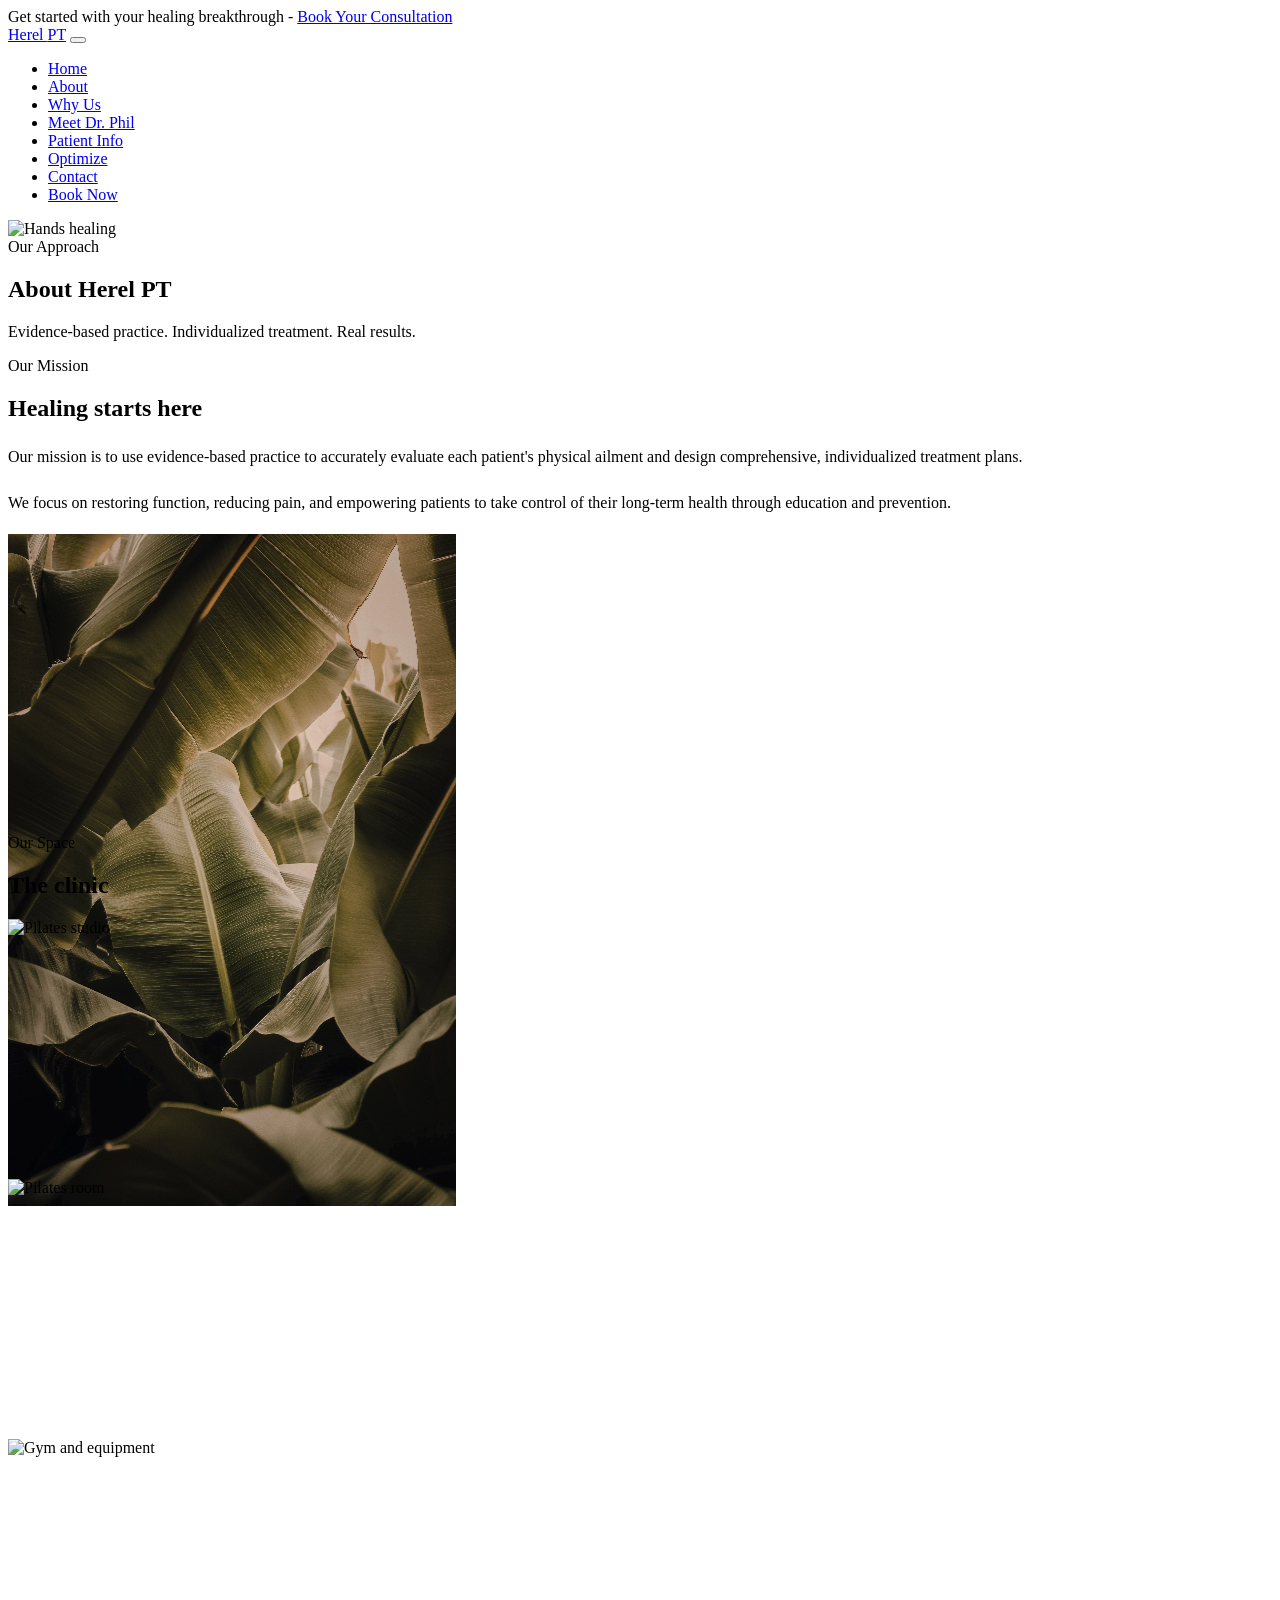
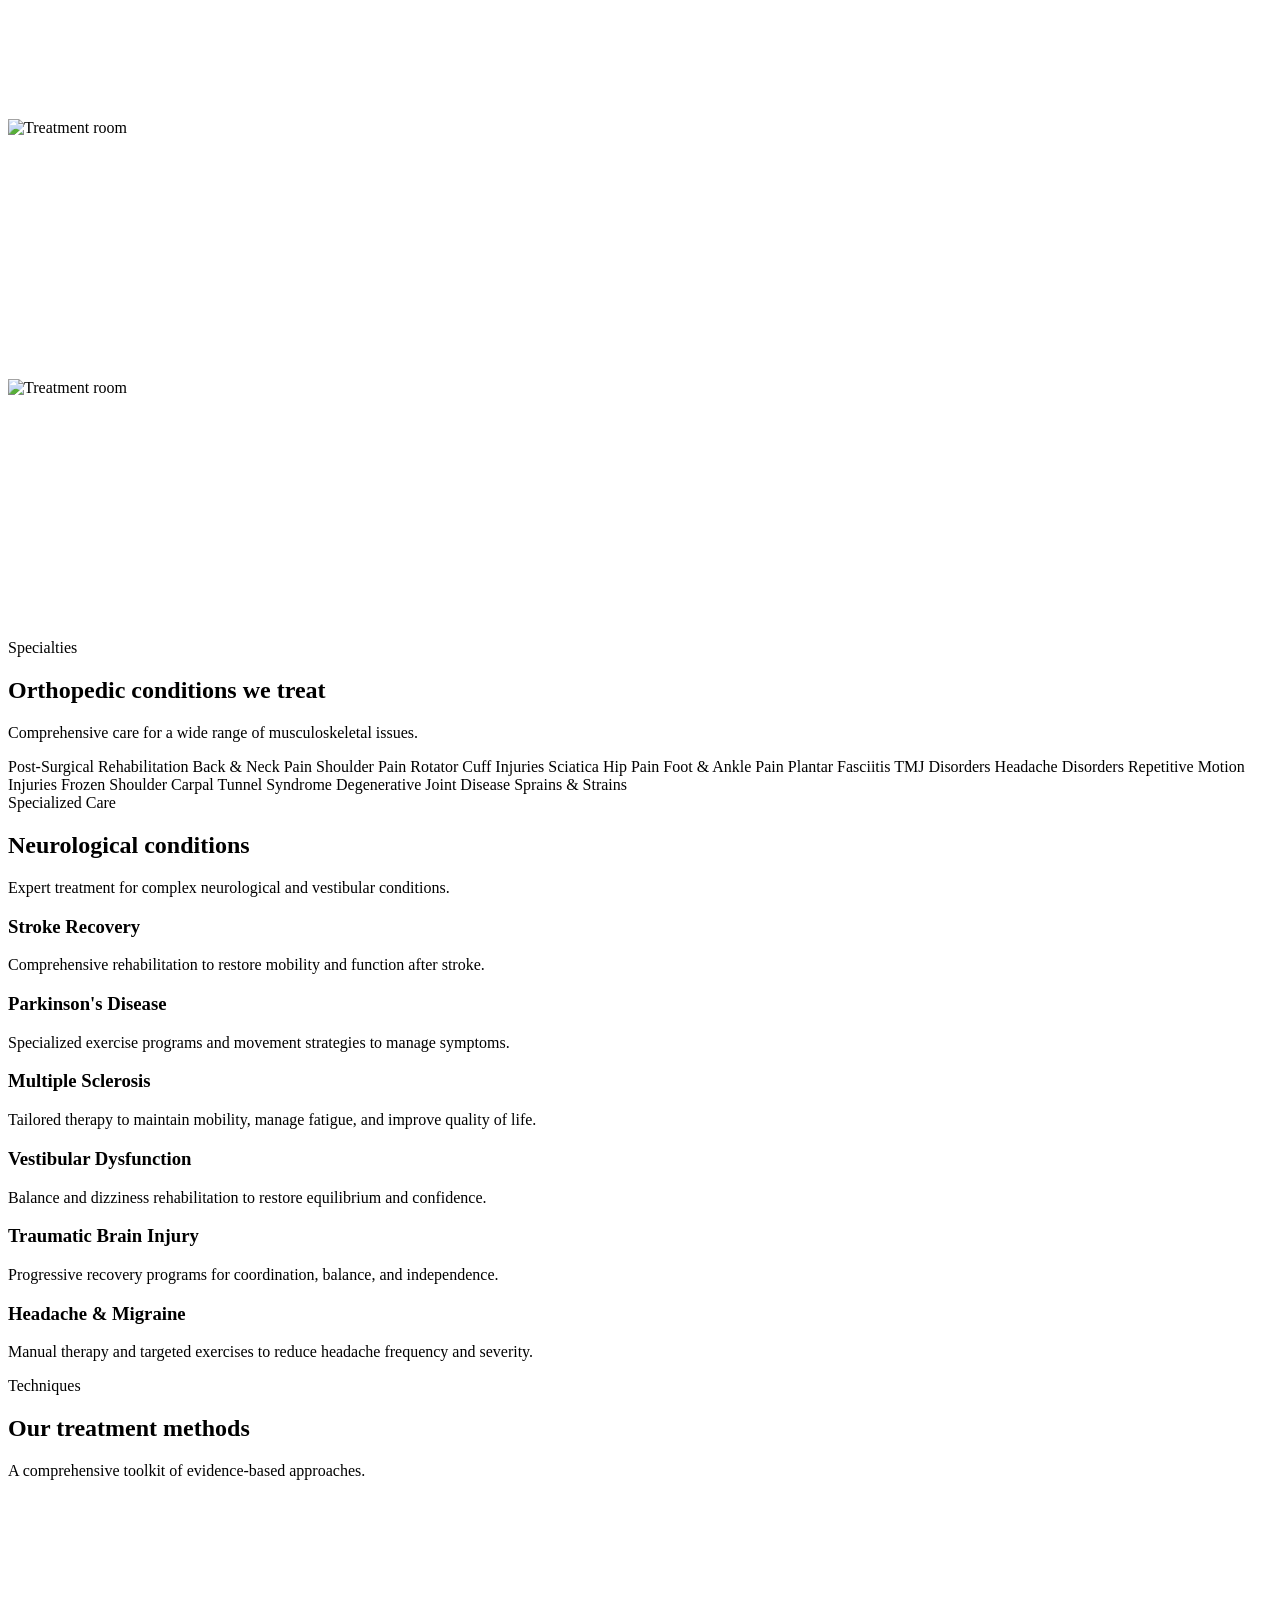
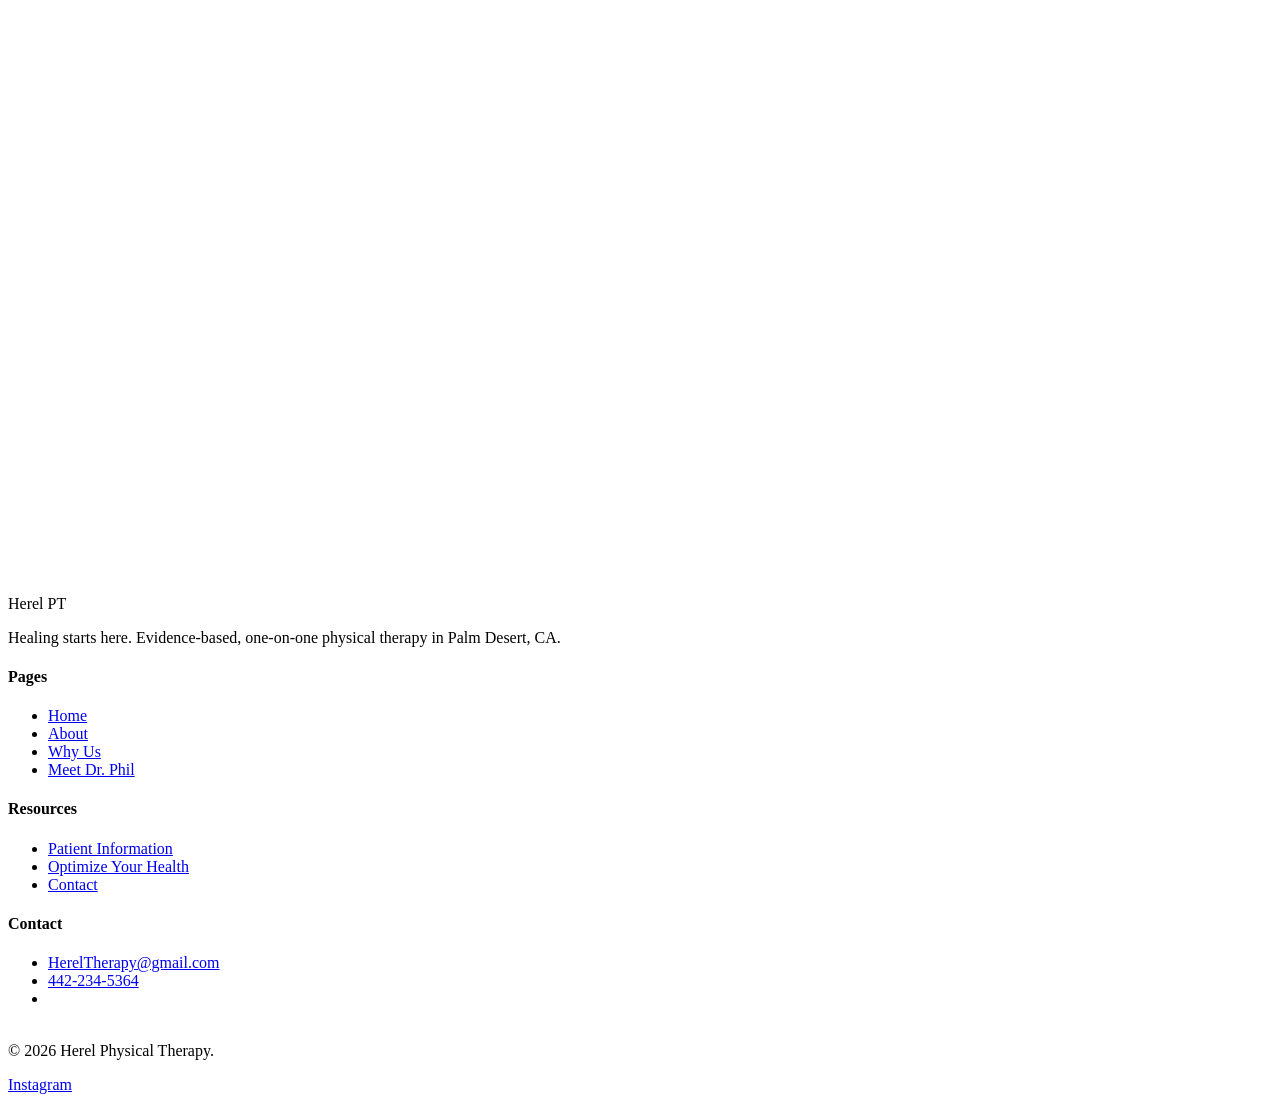
==== about.html @ 695b4bda "Replace mission section image with leaf photo" ====
<!DOCTYPE html>
<html lang="en">
<head>
  <meta charset="UTF-8">
  <meta name="viewport" content="width=device-width, initial-scale=1.0">
  <title>About | Herel Physical Therapy</title>
  <meta name="description" content="Learn about Herel PT's evidence-based approach. Orthopedic and neurological conditions treated with personalized care.">
  <link rel="stylesheet" href="css/style.css">
  <script src="https://unpkg.com/lucide@latest/dist/umd/lucide.min.js" defer></script>
</head>
<body>

  <div class="topbar">
    Get started with your healing breakthrough - <a href="contact.html">Book Your Consultation</a>
  </div>

  <nav class="nav">
    <div class="nav-inner">
      <a href="index.html" class="nav-logo"><span class="nav-logo-text">Herel <span>PT</span></span></a>
      <button class="mobile-toggle" aria-label="Menu"><span></span><span></span><span></span></button>
      <ul class="nav-links">
        <li><a href="index.html">Home</a></li>
        <li><a href="about.html" class="active">About</a></li>
        <li><a href="why-us.html">Why Us</a></li>
        <li><a href="team.html">Meet Dr. Phil</a></li>
        <li><a href="patient-info.html">Patient Info</a></li>
        <li><a href="optimize.html">Optimize</a></li>
        <li><a href="contact.html">Contact</a></li>
        <li><a href="contact.html" class="nav-cta">Book Now</a></li>
      </ul>
    </div>
  </nav>

  <section class="page-hero">
    <div class="page-hero-img">
      <img src="images/hero-hands.webp" alt="Hands healing" loading="eager">
    </div>
    <div class="page-hero-content">
      <div class="hero-label">Our Approach</div>
      <h1>About Herel PT</h1>
      <p>Evidence-based practice. Individualized treatment. Real results.</p>
    </div>
  </section>

  <!-- Mission -->
  <section class="section-lg">
    <div class="container">
      <div class="grid grid-2-asym grid-align">
        <div>
          <div class="sh">
            <span class="sh-label">Our Mission</span>
            <h2>Healing starts here</h2>
          </div>
          <p style="color:var(--text-muted); margin-bottom: 1rem; line-height: 1.9;">Our mission is to use evidence-based practice to accurately evaluate each patient's physical ailment and design comprehensive, individualized treatment plans.</p>
          <p style="color:var(--text-muted); line-height: 1.9;">We focus on restoring function, reducing pain, and empowering patients to take control of their long-term health through education and prevention.</p>
        </div>
        <div class="img-frame" style="height:300px;">
          <img src="images/leaf.webp" alt="Herel PT">
        </div>
      </div>
    </div>
  </section>

  <!-- Our Space -->
  <section class="section section-alt">
    <div class="container">
      <div class="sh sh-center">
        <span class="sh-label">Our Space</span>
        <h2>The clinic</h2>
      </div>
      <div class="grid grid-3" style="gap:1.25rem;">
        <div class="img-frame" style="height:260px;"><img src="images/pilates.webp" alt="Pilates studio"></div>
        <div class="img-frame" style="height:260px;"><img src="images/clinic-3.webp" alt="Pilates room"></div>
        <div class="img-frame" style="height:260px;"><img src="images/clinic-4.webp" alt="Gym and equipment"></div>
      </div>
      <div class="grid grid-2" style="gap:1.25rem; margin-top:1.25rem;">
        <div class="img-frame" style="height:260px;"><img src="images/clinic-1.webp" alt="Treatment room"></div>
        <div class="img-frame" style="height:260px;"><img src="images/clinic-2.webp" alt="Treatment room"></div>
      </div>
    </div>
  </section>

  <!-- Conditions -->
  <section class="section section-alt">
    <div class="container">
      <div class="sh sh-center">
        <span class="sh-label">Specialties</span>
        <h2>Orthopedic conditions we treat</h2>
        <p>Comprehensive care for a wide range of musculoskeletal issues.</p>
      </div>
      <div class="tags" style="justify-content:center;">
        <span class="tag">Post-Surgical Rehabilitation</span>
        <span class="tag">Back &amp; Neck Pain</span>
        <span class="tag">Shoulder Pain</span>
        <span class="tag">Rotator Cuff Injuries</span>
        <span class="tag">Sciatica</span>
        <span class="tag">Hip Pain</span>
        <span class="tag">Foot &amp; Ankle Pain</span>
        <span class="tag">Plantar Fasciitis</span>
        <span class="tag">TMJ Disorders</span>
        <span class="tag">Headache Disorders</span>
        <span class="tag">Repetitive Motion Injuries</span>
        <span class="tag">Frozen Shoulder</span>
        <span class="tag">Carpal Tunnel Syndrome</span>
        <span class="tag">Degenerative Joint Disease</span>
        <span class="tag">Sprains &amp; Strains</span>
      </div>
    </div>
  </section>

  <!-- Neurological -->
  <section class="section">
    <div class="container">
      <div class="sh sh-center">
        <span class="sh-label">Specialized Care</span>
        <h2>Neurological conditions</h2>
        <p>Expert treatment for complex neurological and vestibular conditions.</p>
      </div>
      <div class="grid grid-3">
        <div class="card">
          <h3>Stroke Recovery</h3>
          <p>Comprehensive rehabilitation to restore mobility and function after stroke.</p>
        </div>
        <div class="card">
          <h3>Parkinson's Disease</h3>
          <p>Specialized exercise programs and movement strategies to manage symptoms.</p>
        </div>
        <div class="card">
          <h3>Multiple Sclerosis</h3>
          <p>Tailored therapy to maintain mobility, manage fatigue, and improve quality of life.</p>
        </div>
        <div class="card">
          <h3>Vestibular Dysfunction</h3>
          <p>Balance and dizziness rehabilitation to restore equilibrium and confidence.</p>
        </div>
        <div class="card">
          <h3>Traumatic Brain Injury</h3>
          <p>Progressive recovery programs for coordination, balance, and independence.</p>
        </div>
        <div class="card">
          <h3>Headache &amp; Migraine</h3>
          <p>Manual therapy and targeted exercises to reduce headache frequency and severity.</p>
        </div>
      </div>
    </div>
  </section>

  <!-- Techniques -->
  <section class="section section-dark">
    <div class="container">
      <div class="sh sh-center">
        <span class="sh-label">Techniques</span>
        <h2>Our treatment methods</h2>
        <p>A comprehensive toolkit of evidence-based approaches.</p>
      </div>
      <div class="grid grid-4" style="text-align:center;">
        <div style="padding:1rem;">
          <h4 style="color:#fff; font-family:inherit; font-size:0.9rem; font-weight:600;">Manual Therapy</h4>
        </div>
        <div style="padding:1rem;">
          <h4 style="color:#fff; font-family:inherit; font-size:0.9rem; font-weight:600;">Spinal Manipulation</h4>
        </div>
        <div style="padding:1rem;">
          <h4 style="color:#fff; font-family:inherit; font-size:0.9rem; font-weight:600;">Therapeutic Exercise</h4>
        </div>
        <div style="padding:1rem;">
          <h4 style="color:#fff; font-family:inherit; font-size:0.9rem; font-weight:600;">Strength Training</h4>
        </div>
        <div style="padding:1rem;">
          <h4 style="color:#fff; font-family:inherit; font-size:0.9rem; font-weight:600;">Soft Tissue Mobilization</h4>
        </div>
        <div style="padding:1rem;">
          <h4 style="color:#fff; font-family:inherit; font-size:0.9rem; font-weight:600;">Graston Technique</h4>
        </div>
        <div style="padding:1rem;">
          <h4 style="color:#fff; font-family:inherit; font-size:0.9rem; font-weight:600;">Cupping Therapy</h4>
        </div>
        <div style="padding:1rem;">
          <h4 style="color:#fff; font-family:inherit; font-size:0.9rem; font-weight:600;">Blood Flow Restriction</h4>
        </div>
      </div>
    </div>
  </section>

<footer class="footer">
    <div class="footer-inner">
      <div><div class="footer-brand">Herel <span>PT</span></div><p class="footer-desc">Healing starts here. Evidence-based, one-on-one physical therapy in Palm Desert, CA.</p></div>
      <div><h4>Pages</h4><ul><li><a href="index.html">Home</a></li><li><a href="about.html">About</a></li><li><a href="why-us.html">Why Us</a></li><li><a href="team.html">Meet Dr. Phil</a></li></ul></div>
      <div><h4>Resources</h4><ul><li><a href="patient-info.html">Patient Information</a></li><li><a href="optimize.html">Optimize Your Health</a></li><li><a href="contact.html">Contact</a></li></ul></div>
      <div><h4>Contact</h4><ul><li><a href="mailto:HerelTherapy@gmail.com">HerelTherapy@gmail.com</a></li><li><a href="tel:4422345364">442-234-5364</a></li><li><span style="color:rgba(255,255,255,0.6); font-size:0.88rem;">73010 El Paseo Suite 2B<br>Palm Desert, CA 92260</span></li></ul></div>
    </div>
    <div class="footer-bottom"><p>&copy; 2026 Herel Physical Therapy.</p><div class="footer-social"><a href="https://instagram.com/herelpt" target="_blank" rel="noopener">Instagram</a></div></div>
  </footer>
  <script src="js/main.js"></script>
  <script>document.addEventListener('DOMContentLoaded', () => lucide.createIcons());</script>
</body>
</html>
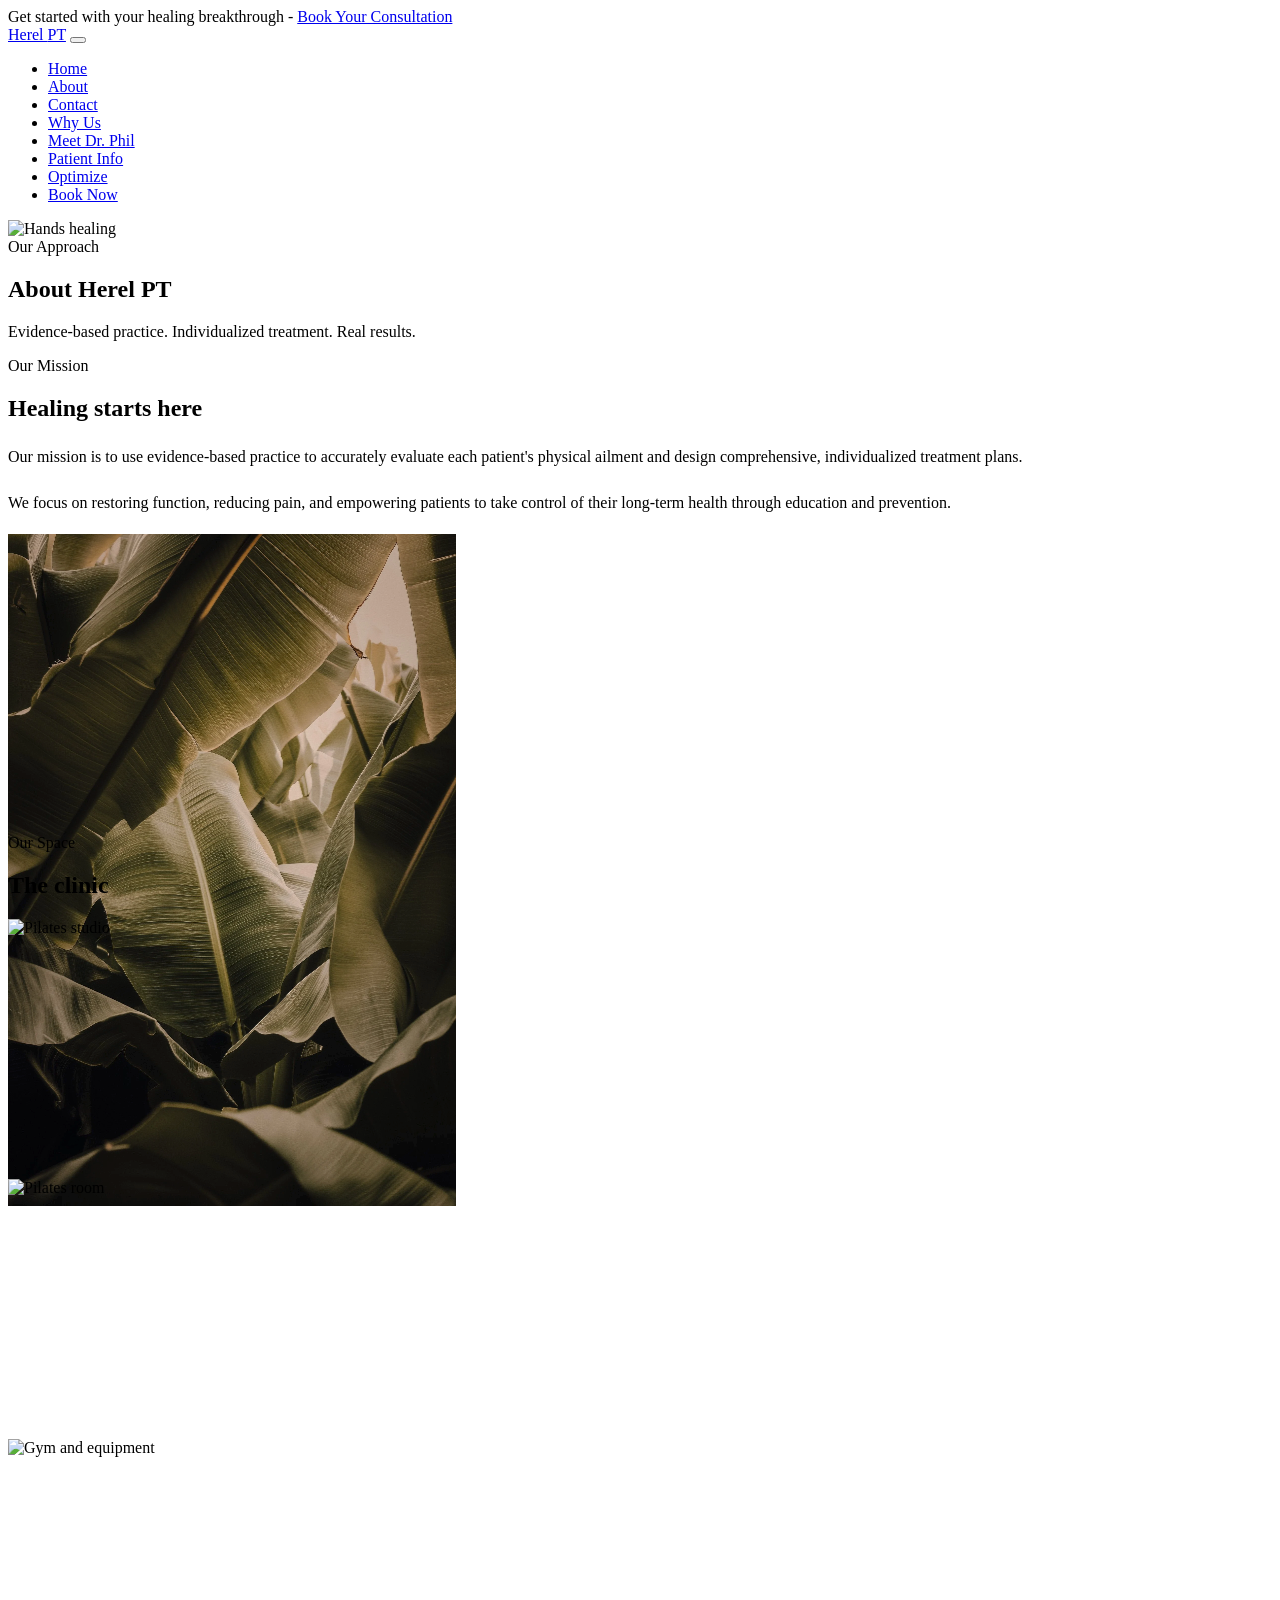
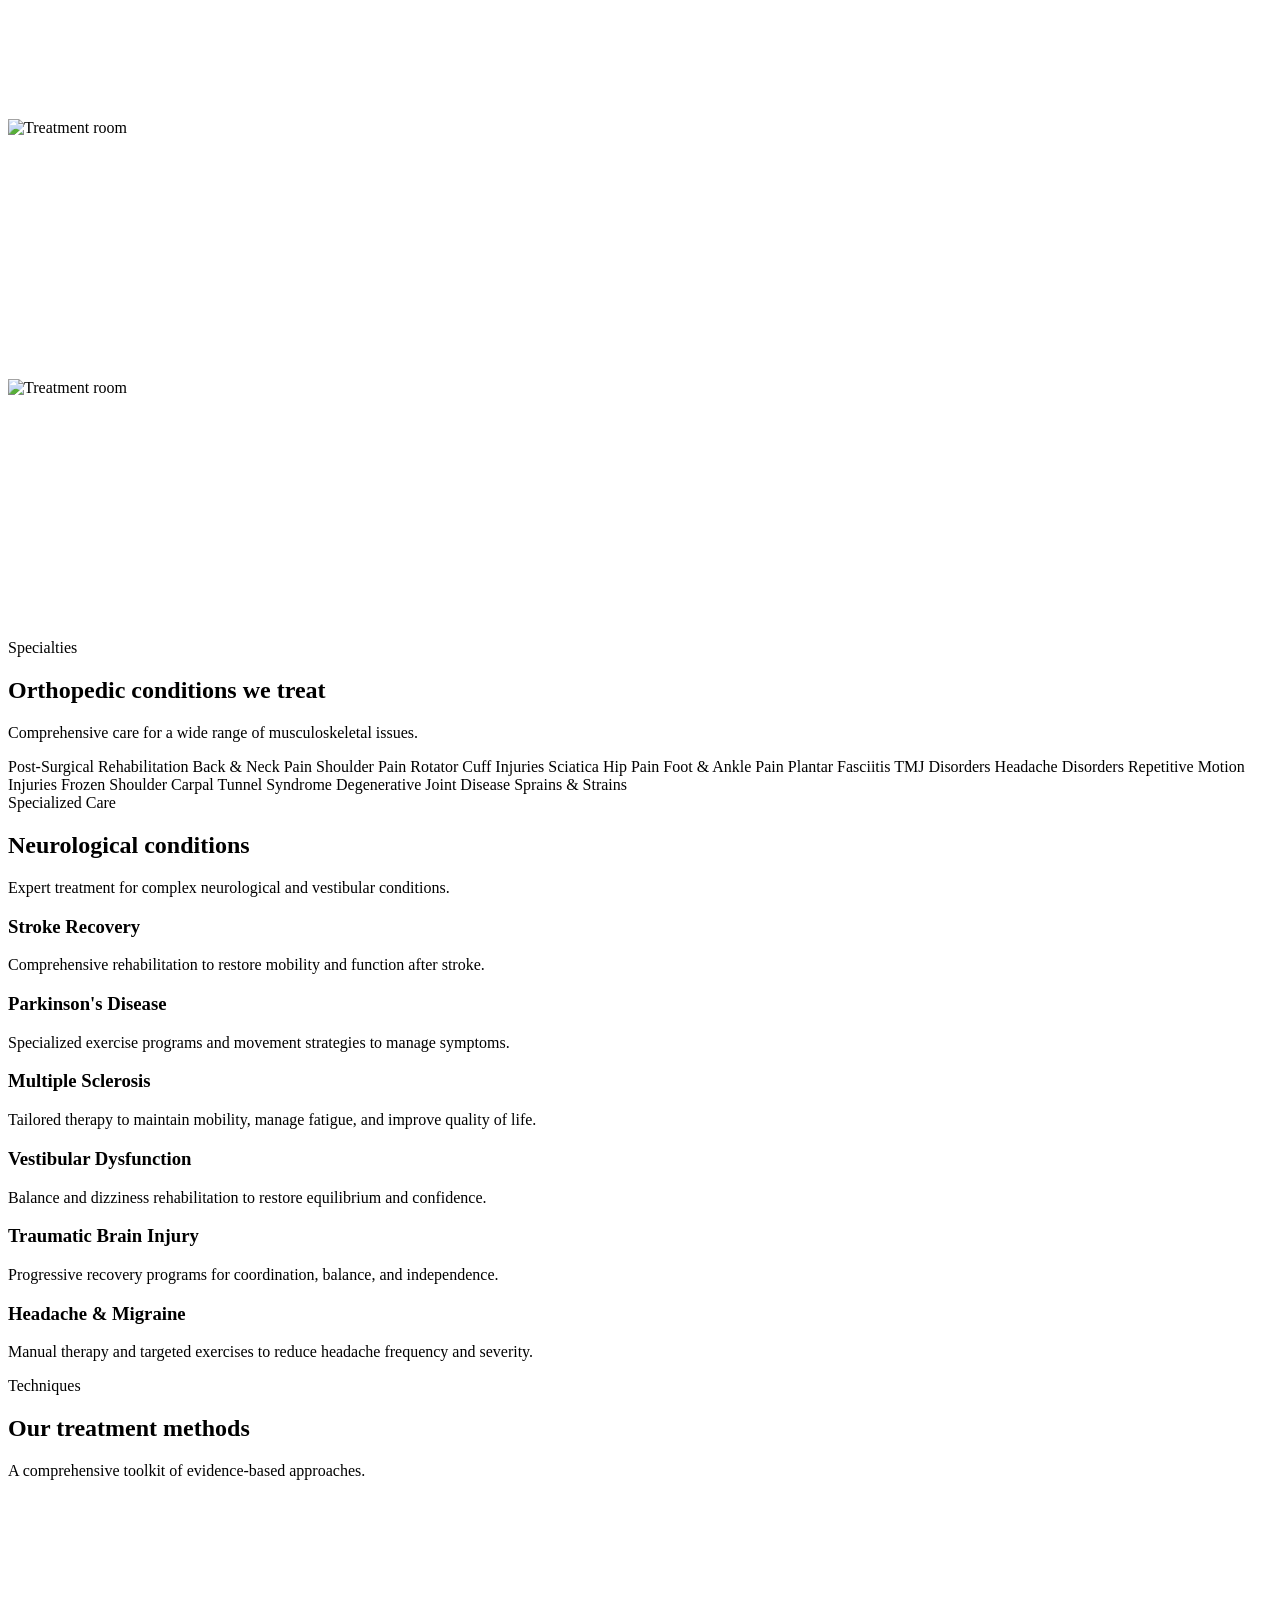
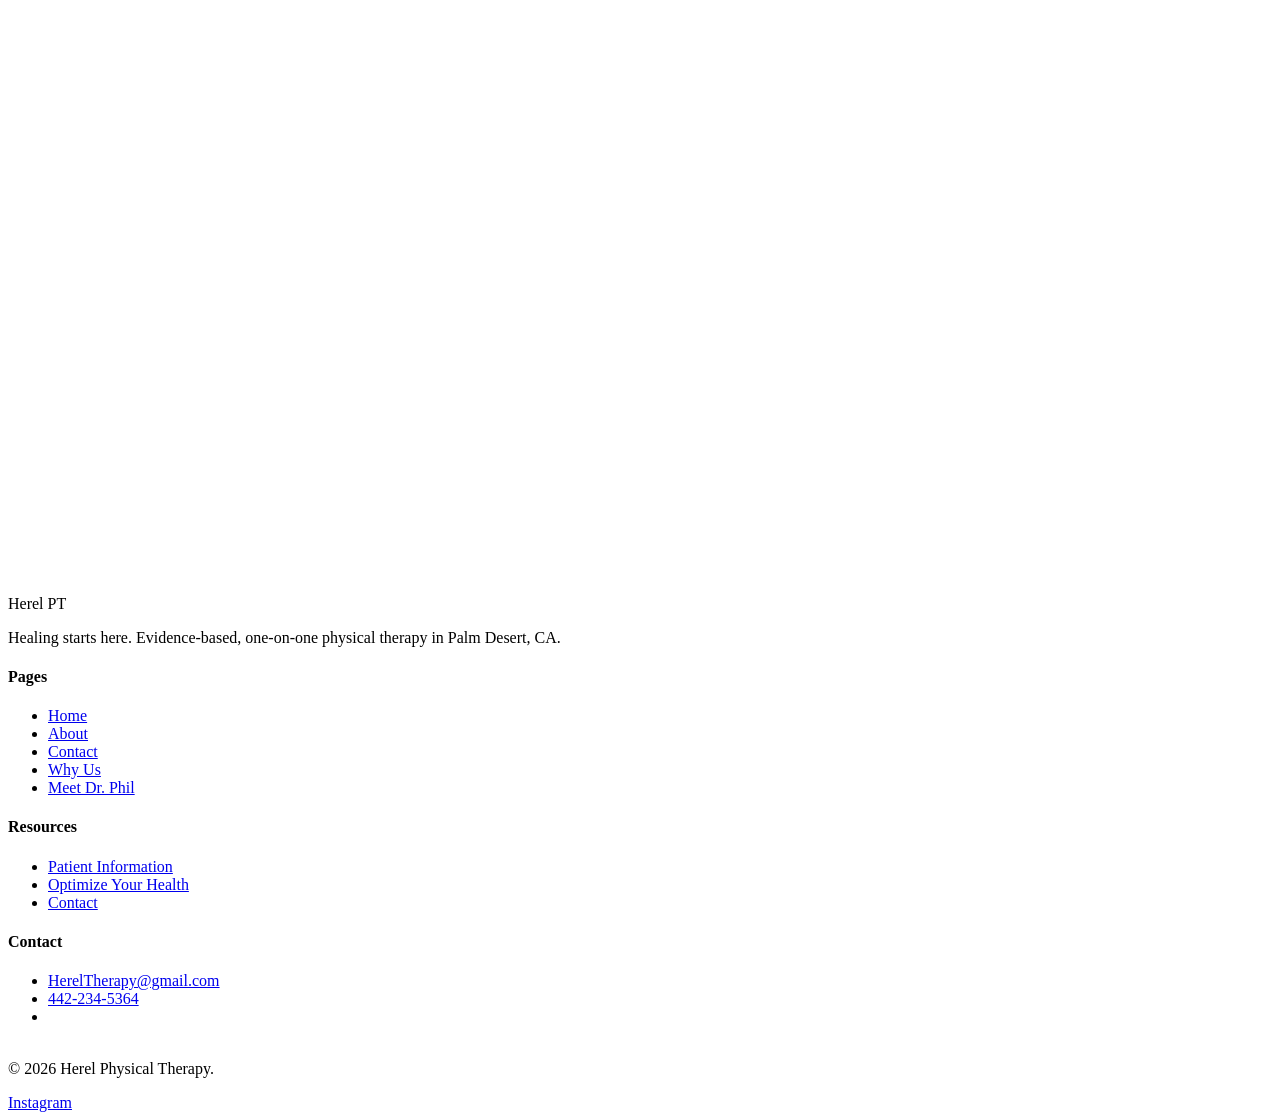
==== commit 10bc32da: "Move Contact after About in nav on all pages" ====
--- a/about.html
+++ b/about.html
@@ -21,11 +21,11 @@
       <ul class="nav-links">
         <li><a href="index.html">Home</a></li>
         <li><a href="about.html" class="active">About</a></li>
+        <li><a href="contact.html">Contact</a></li>
         <li><a href="why-us.html">Why Us</a></li>
         <li><a href="team.html">Meet Dr. Phil</a></li>
         <li><a href="patient-info.html">Patient Info</a></li>
         <li><a href="optimize.html">Optimize</a></li>
-        <li><a href="contact.html">Contact</a></li>
         <li><a href="contact.html" class="nav-cta">Book Now</a></li>
       </ul>
     </div>
@@ -185,7 +185,8 @@
 <footer class="footer">
     <div class="footer-inner">
       <div><div class="footer-brand">Herel <span>PT</span></div><p class="footer-desc">Healing starts here. Evidence-based, one-on-one physical therapy in Palm Desert, CA.</p></div>
-      <div><h4>Pages</h4><ul><li><a href="index.html">Home</a></li><li><a href="about.html">About</a></li><li><a href="why-us.html">Why Us</a></li><li><a href="team.html">Meet Dr. Phil</a></li></ul></div>
+      <div><h4>Pages</h4><ul><li><a href="index.html">Home</a></li><li><a href="about.html">About</a></li>
+        <li><a href="contact.html">Contact</a></li><li><a href="why-us.html">Why Us</a></li><li><a href="team.html">Meet Dr. Phil</a></li></ul></div>
       <div><h4>Resources</h4><ul><li><a href="patient-info.html">Patient Information</a></li><li><a href="optimize.html">Optimize Your Health</a></li><li><a href="contact.html">Contact</a></li></ul></div>
       <div><h4>Contact</h4><ul><li><a href="mailto:HerelTherapy@gmail.com">HerelTherapy@gmail.com</a></li><li><a href="tel:4422345364">442-234-5364</a></li><li><span style="color:rgba(255,255,255,0.6); font-size:0.88rem;">73010 El Paseo Suite 2B<br>Palm Desert, CA 92260</span></li></ul></div>
     </div>
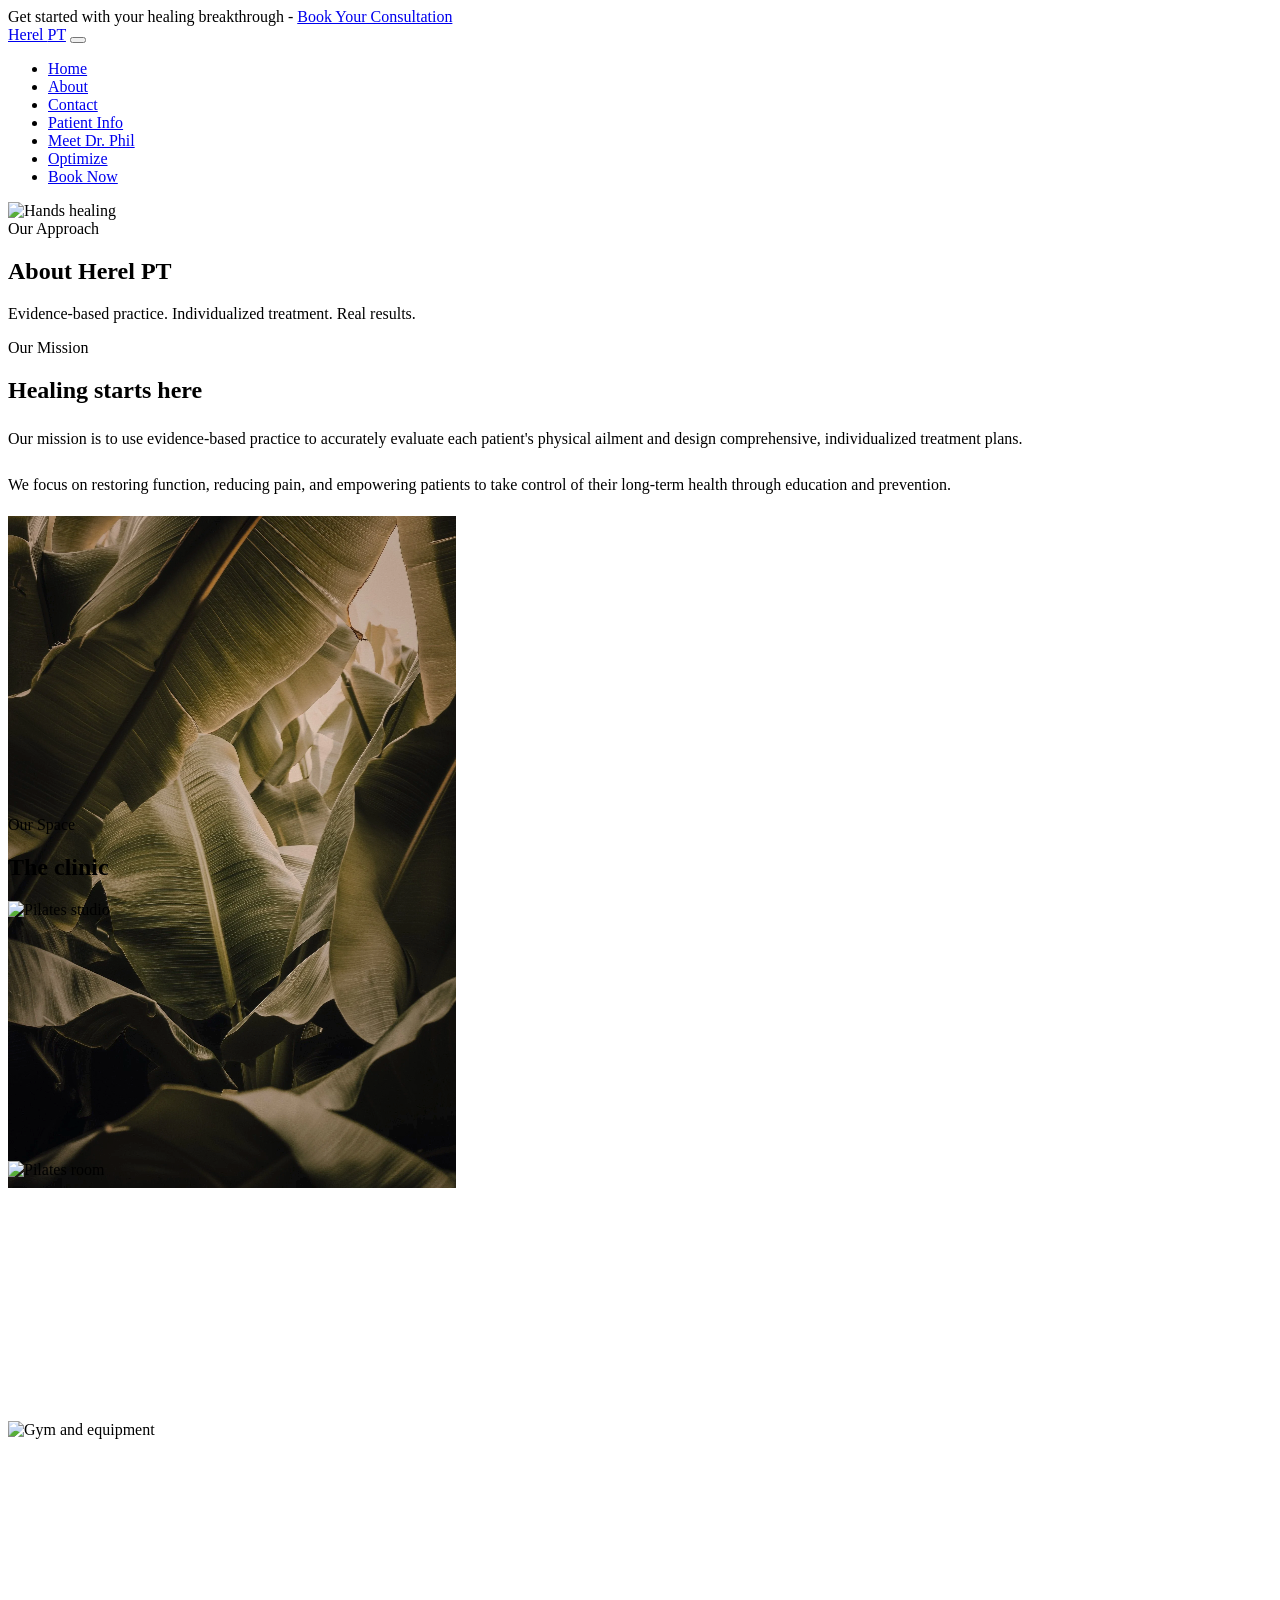
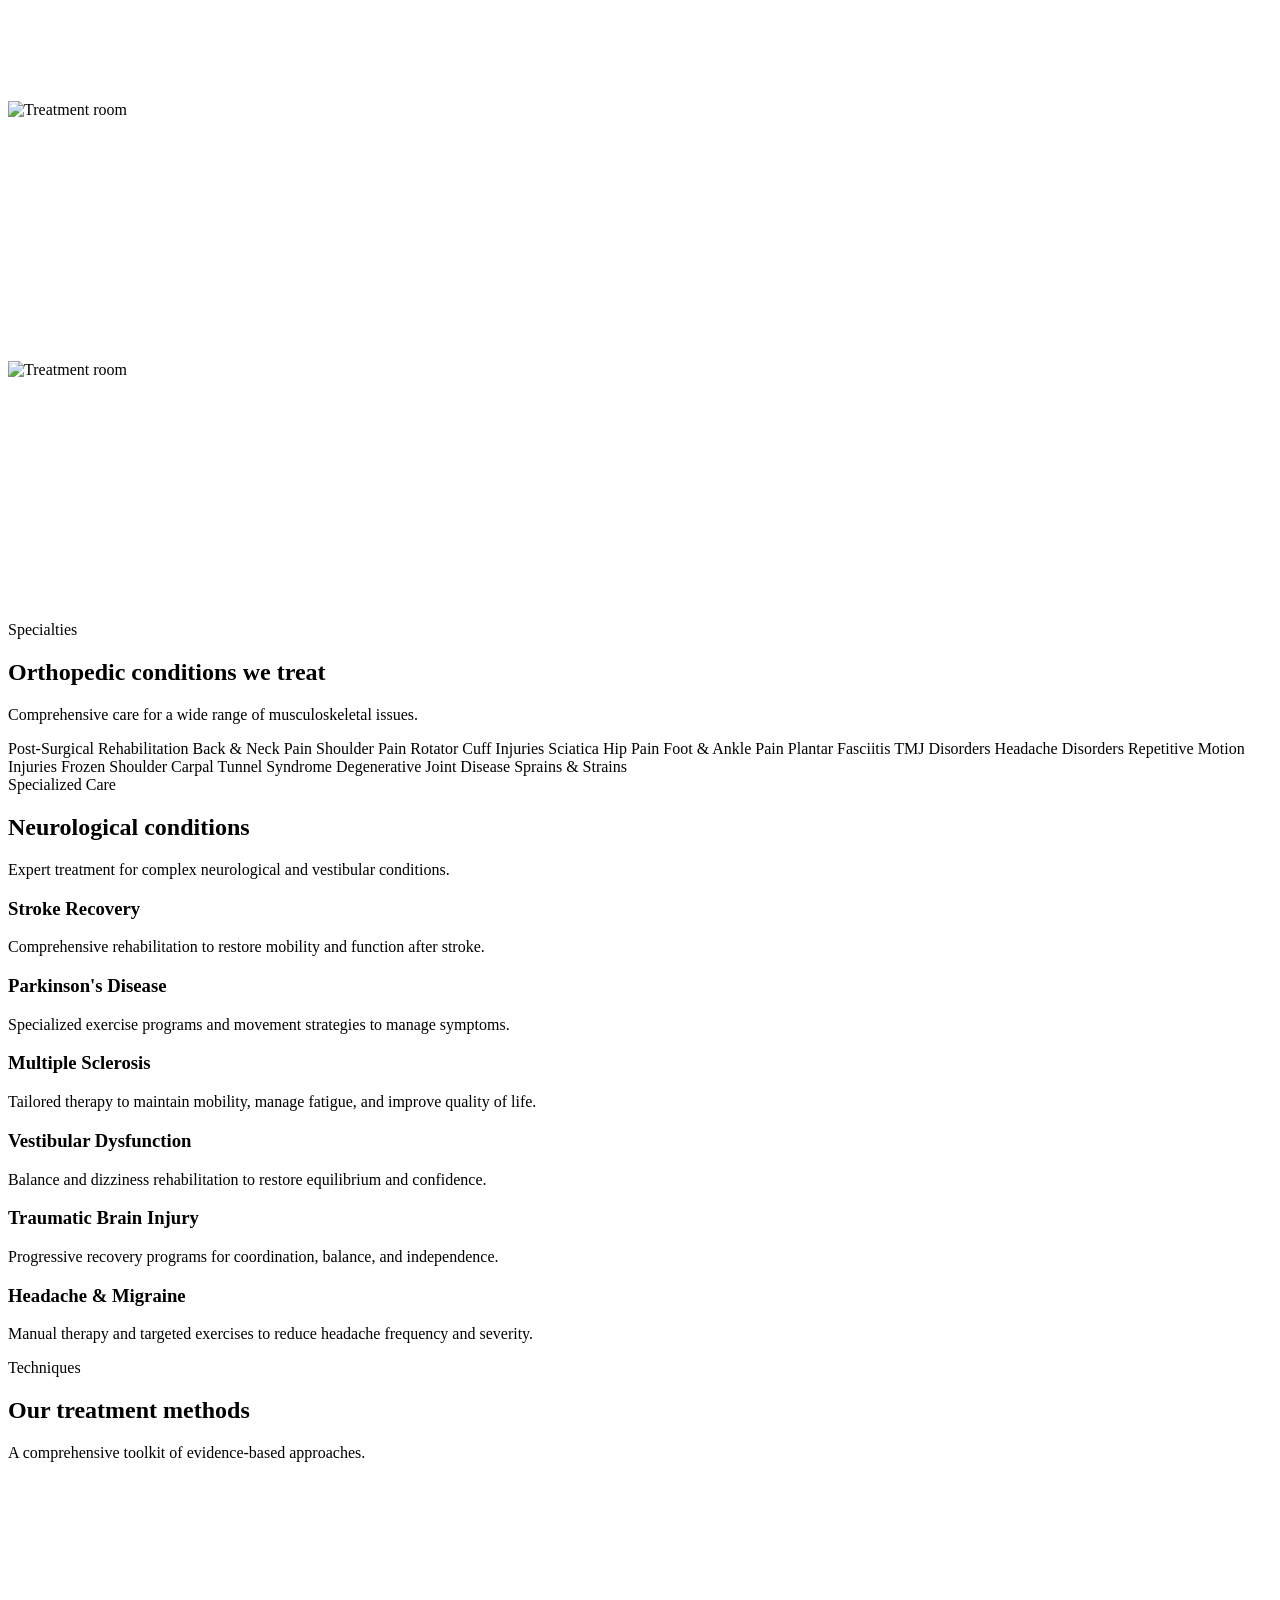
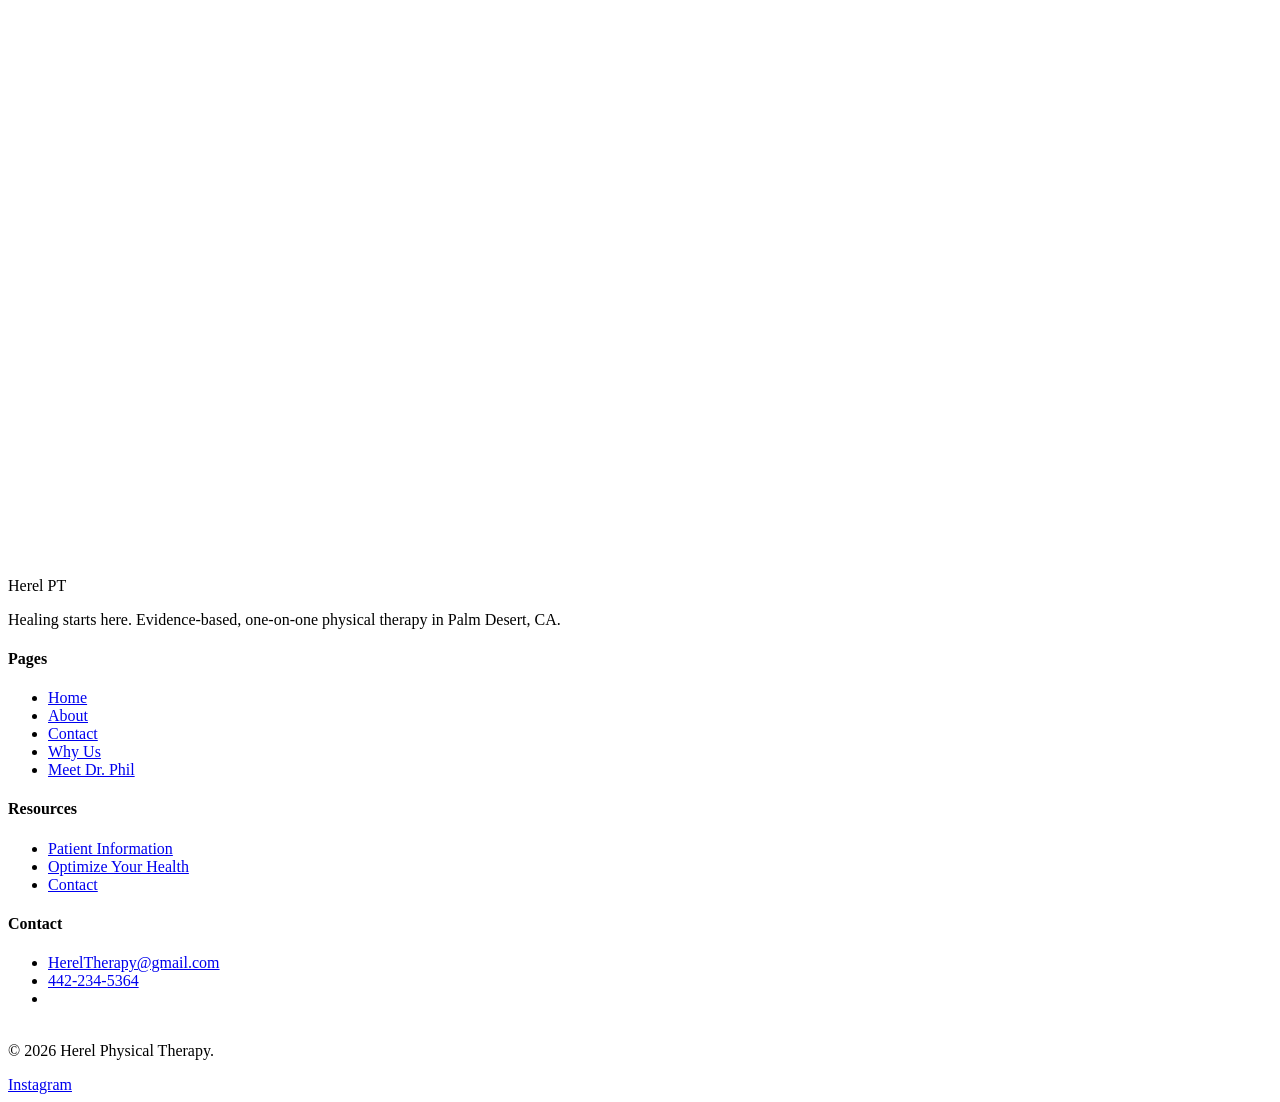
==== commit 8939fef9: "Nav order: About, Contact, Patient Info, Meet Dr. Phil, Optimize" ====
--- a/about.html
+++ b/about.html
@@ -22,9 +22,8 @@
         <li><a href="index.html">Home</a></li>
         <li><a href="about.html" class="active">About</a></li>
         <li><a href="contact.html">Contact</a></li>
-        <li><a href="why-us.html">Why Us</a></li>
+        <li><a href="patient-info.html">Patient Info</a></li>
         <li><a href="team.html">Meet Dr. Phil</a></li>
-        <li><a href="patient-info.html">Patient Info</a></li>
         <li><a href="optimize.html">Optimize</a></li>
         <li><a href="contact.html" class="nav-cta">Book Now</a></li>
       </ul>
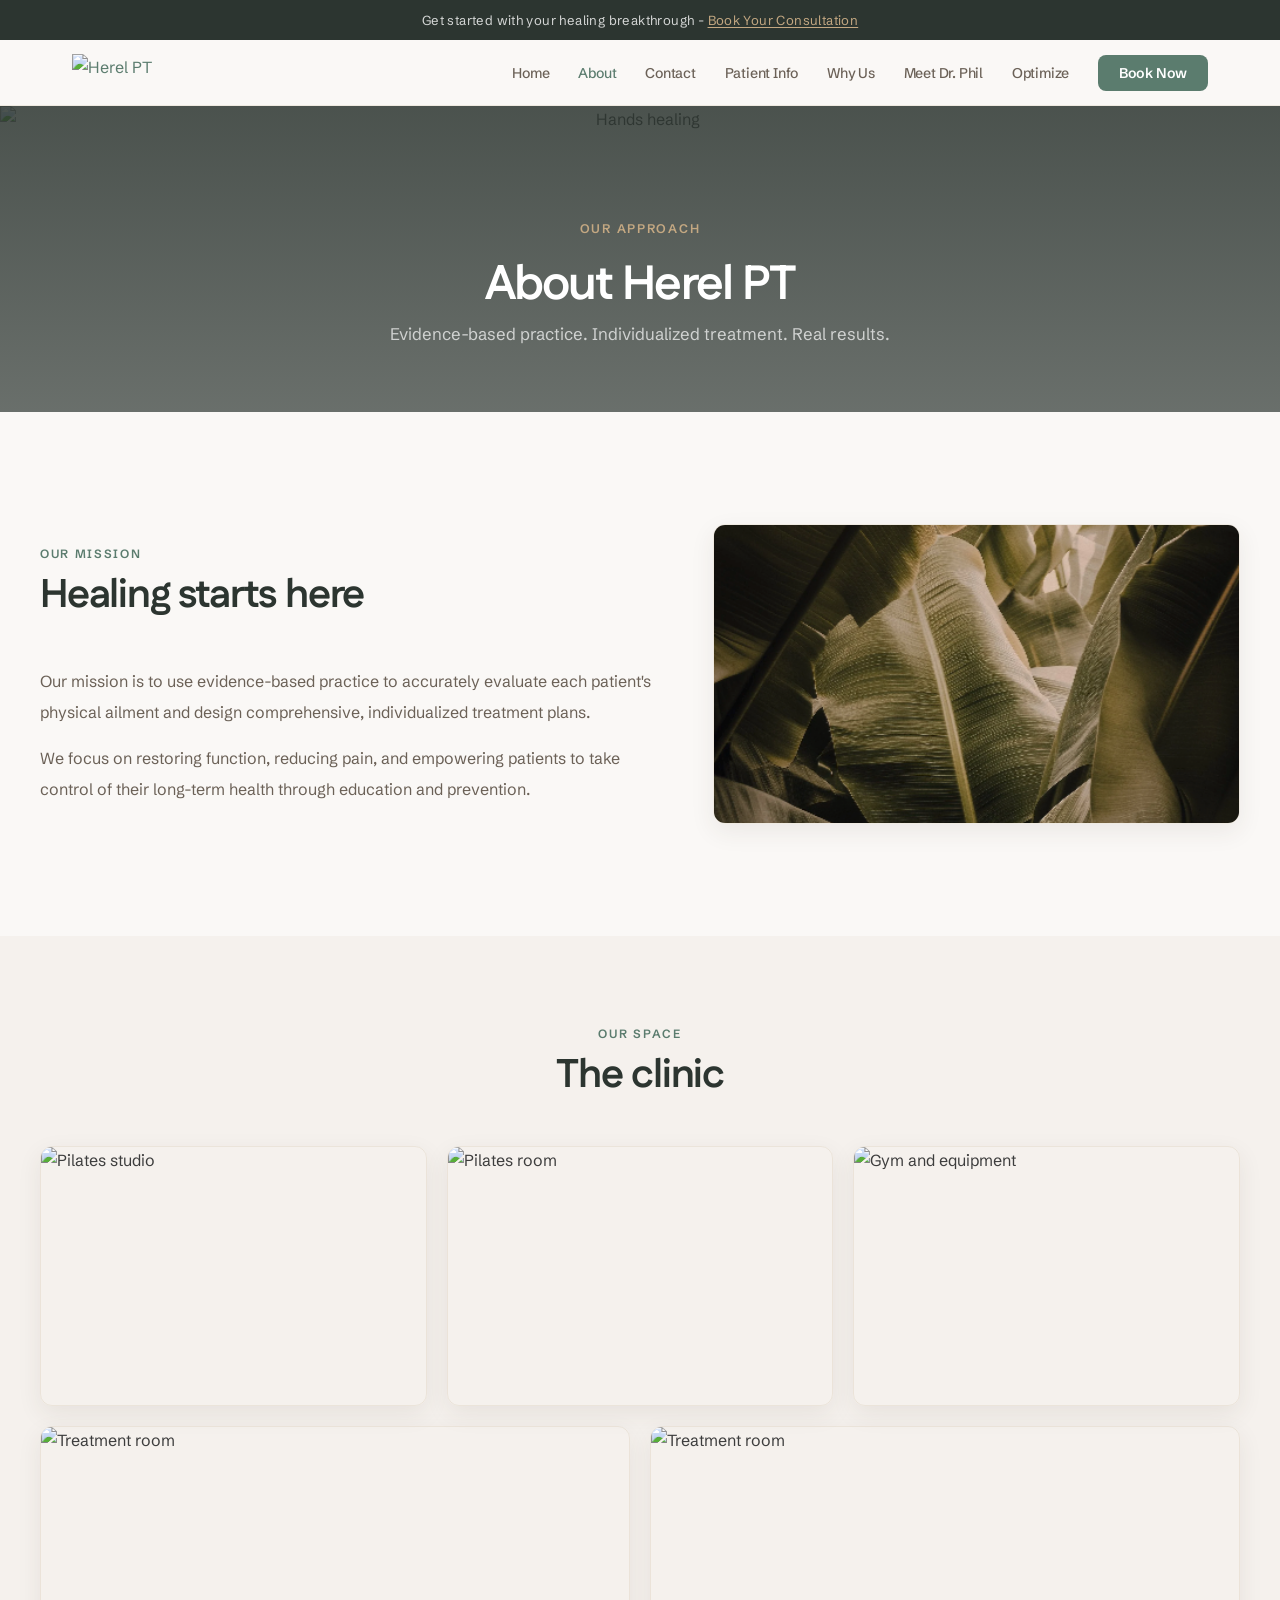
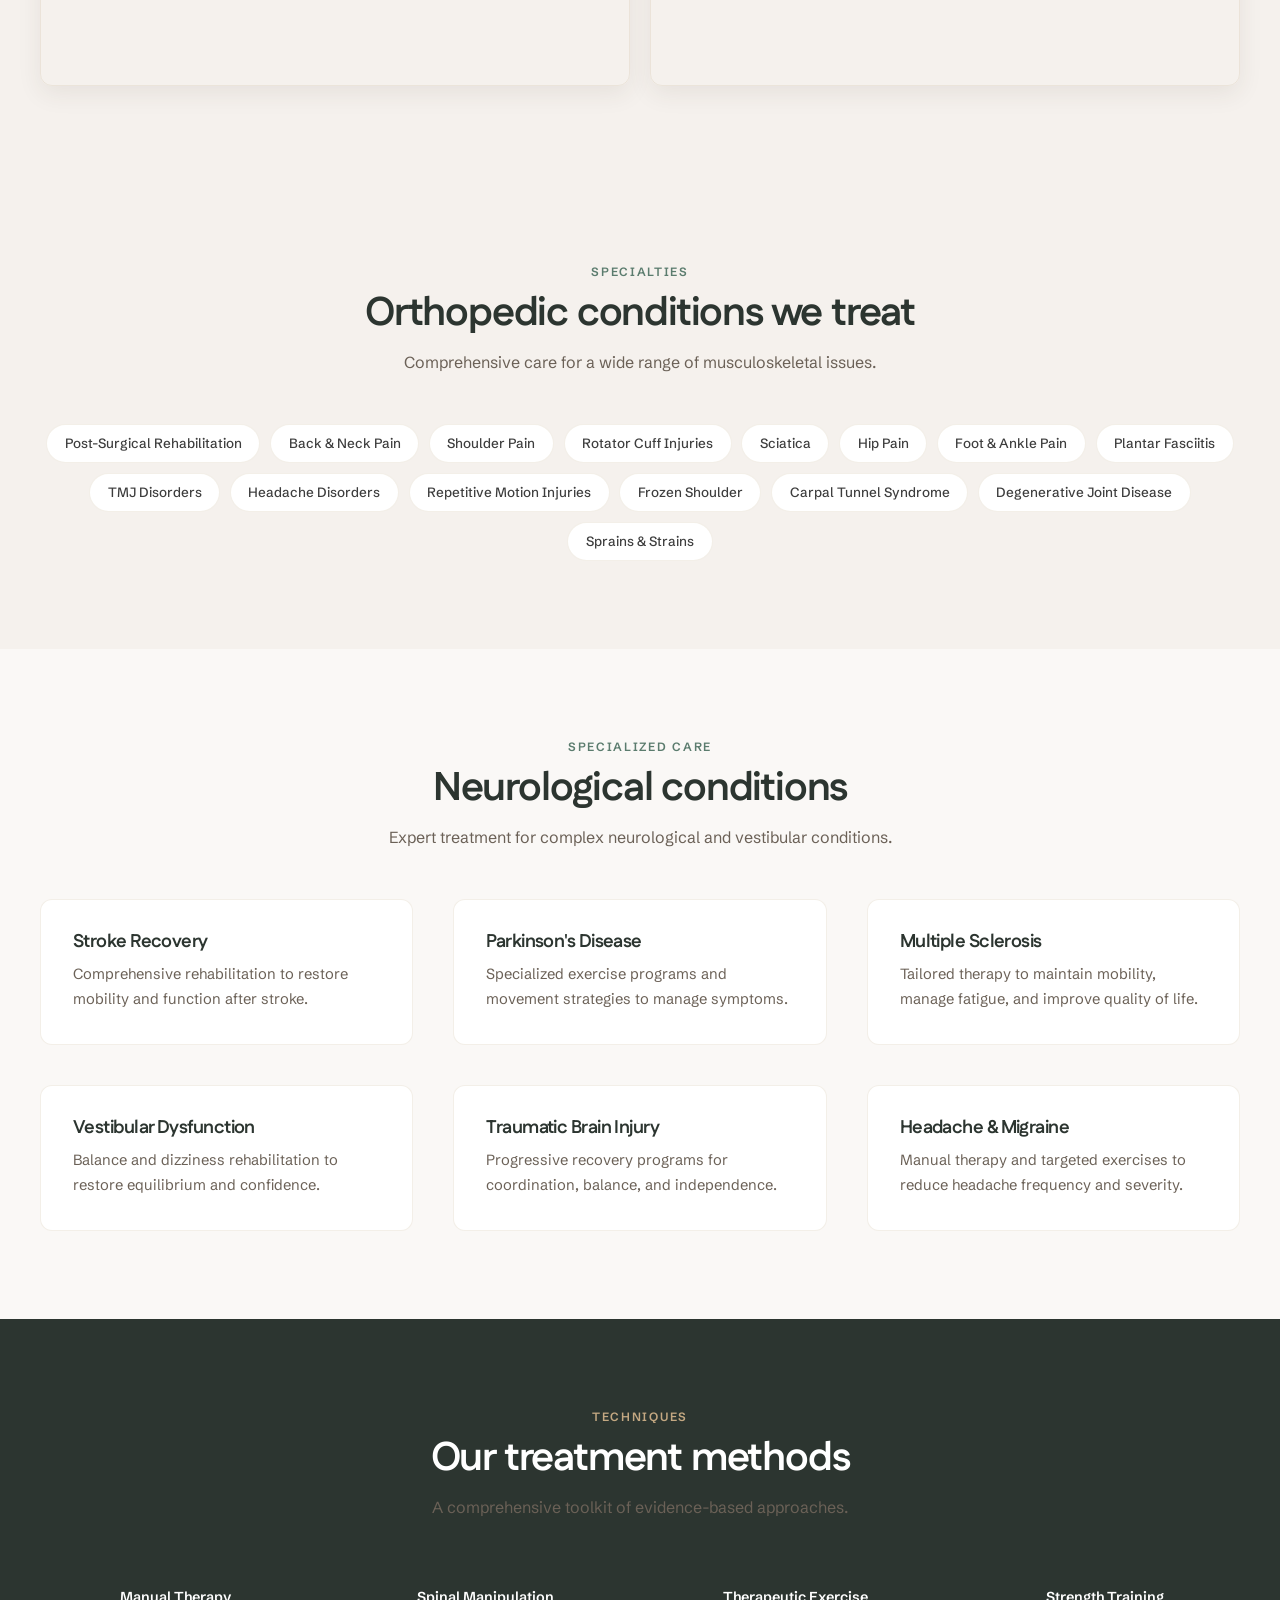
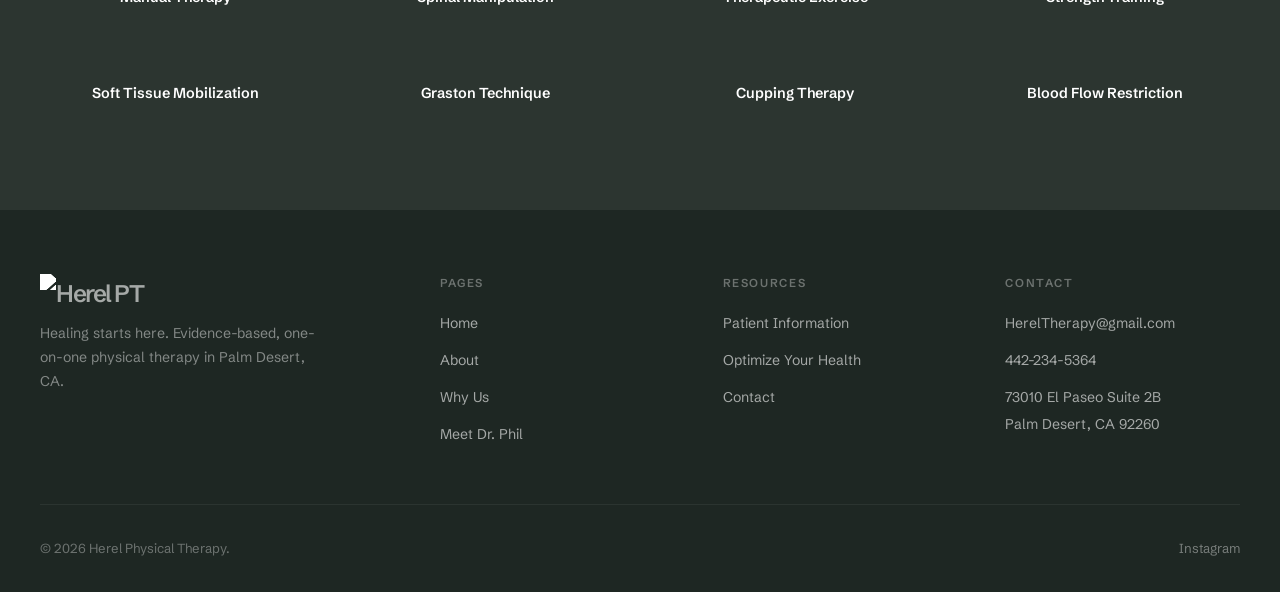
==== commit 261770bb: "Polish site and Cloudflare deployment" ====
--- a/about.html
+++ b/about.html
@@ -16,13 +16,14 @@
 
   <nav class="nav">
     <div class="nav-inner">
-      <a href="index.html" class="nav-logo"><span class="nav-logo-text">Herel <span>PT</span></span></a>
+      <a href="index.html" class="nav-logo"><img src="images/logo.webp" alt="Herel PT" style="height:36px; width:auto;"></a>
       <button class="mobile-toggle" aria-label="Menu"><span></span><span></span><span></span></button>
       <ul class="nav-links">
         <li><a href="index.html">Home</a></li>
         <li><a href="about.html" class="active">About</a></li>
         <li><a href="contact.html">Contact</a></li>
         <li><a href="patient-info.html">Patient Info</a></li>
+        <li><a href="why-us.html">Why Us</a></li>
         <li><a href="team.html">Meet Dr. Phil</a></li>
         <li><a href="optimize.html">Optimize</a></li>
         <li><a href="contact.html" class="nav-cta">Book Now</a></li>
@@ -183,9 +184,8 @@
 
 <footer class="footer">
     <div class="footer-inner">
-      <div><div class="footer-brand">Herel <span>PT</span></div><p class="footer-desc">Healing starts here. Evidence-based, one-on-one physical therapy in Palm Desert, CA.</p></div>
-      <div><h4>Pages</h4><ul><li><a href="index.html">Home</a></li><li><a href="about.html">About</a></li>
-        <li><a href="contact.html">Contact</a></li><li><a href="why-us.html">Why Us</a></li><li><a href="team.html">Meet Dr. Phil</a></li></ul></div>
+      <div><div class="footer-brand"><img src="images/logo-white.webp" alt="Herel PT" style="height:36px; width:auto; filter:brightness(10);"></div><p class="footer-desc">Healing starts here. Evidence-based, one-on-one physical therapy in Palm Desert, CA.</p></div>
+      <div><h4>Pages</h4><ul><li><a href="index.html">Home</a></li><li><a href="about.html">About</a></li><li><a href="why-us.html">Why Us</a></li><li><a href="team.html">Meet Dr. Phil</a></li></ul></div>
       <div><h4>Resources</h4><ul><li><a href="patient-info.html">Patient Information</a></li><li><a href="optimize.html">Optimize Your Health</a></li><li><a href="contact.html">Contact</a></li></ul></div>
       <div><h4>Contact</h4><ul><li><a href="mailto:HerelTherapy@gmail.com">HerelTherapy@gmail.com</a></li><li><a href="tel:4422345364">442-234-5364</a></li><li><span style="color:rgba(255,255,255,0.6); font-size:0.88rem;">73010 El Paseo Suite 2B<br>Palm Desert, CA 92260</span></li></ul></div>
     </div>
--- a/css/style.css
+++ b/css/style.css
@@ -0,0 +1,720 @@
+@import url('https://fonts.googleapis.com/css2?family=Schibsted+Grotesk:wght@400;500;600;700&family=Inter:wght@400;500;600;700&family=Fustat:wght@400;500;600;700&family=Caveat:wght@400;500&display=swap');
+
+:root {
+  --bg: #FAF8F6;
+  --bg-alt: #F5F1ED;
+  --primary: #5B7C6E;
+  --primary-dark: #4A6A5C;
+  --accent: #C4A882;
+  --accent-dark: #B09570;
+  --text: #3D3D3D;
+  --text-muted: #6B6157;
+  --dark: #2C3530;
+  --dark-deep: #1E2723;
+  --border: rgba(193, 174, 142, 0.2);
+  --shadow: 0 8px 24px rgba(60, 50, 40, 0.08);
+  --shadow-lg: 0 16px 48px rgba(60, 50, 40, 0.12);
+  --radius: 12px;
+  --radius-lg: 20px;
+}
+
+*, *::before, *::after { box-sizing: border-box; margin: 0; padding: 0; }
+
+html { scroll-behavior: smooth; }
+
+body {
+  font-family: 'Schibsted Grotesk', -apple-system, sans-serif;
+  color: var(--text);
+  background: var(--bg);
+  line-height: 1.7;
+  -webkit-font-smoothing: antialiased;
+  -moz-osx-font-smoothing: grayscale;
+}
+
+h1, h2, h3 {
+  font-family: 'Fustat', sans-serif;
+  font-weight: 700;
+  line-height: 1.1;
+  color: var(--dark);
+  letter-spacing: -0.03em;
+}
+
+h1 { letter-spacing: -0.04em; }
+
+img { max-width: 100%; height: auto; display: block; }
+
+a { color: var(--primary); text-decoration: none; }
+
+/* ---- ANNOUNCEMENT BAR ---- */
+.topbar {
+  background: var(--dark);
+  color: rgba(255,255,255,0.8);
+  text-align: center;
+  padding: 0.55rem 1rem;
+  font-size: 0.82rem;
+  letter-spacing: 0.03em;
+  font-family: 'Schibsted Grotesk', sans-serif;
+}
+.topbar a {
+  color: var(--accent);
+  text-decoration: underline;
+  text-underline-offset: 2px;
+}
+
+/* ---- NAVIGATION ---- */
+.nav {
+  background: var(--bg);
+  position: sticky;
+  top: 0;
+  z-index: 100;
+  border-bottom: 1px solid var(--border);
+  transition: box-shadow 0.3s;
+}
+.nav.scrolled { box-shadow: var(--shadow); border-bottom-color: transparent; }
+
+.nav-inner {
+  max-width: 1200px;
+  margin: 0 auto;
+  display: flex;
+  align-items: center;
+  justify-content: space-between;
+  padding: 0.9rem 2rem;
+}
+
+.nav-logo {
+  display: flex;
+  align-items: center;
+  gap: 0.6rem;
+  text-decoration: none;
+}
+.nav-logo img { height: 40px; width: auto; }
+.nav-logo-text {
+  font-family: 'Schibsted Grotesk', sans-serif;
+  font-weight: 600;
+  font-size: 24px;
+  color: var(--text-muted);
+  letter-spacing: -1.44px;
+}
+.nav-logo-text span { color: var(--accent); }
+
+.nav-links {
+  display: flex;
+  align-items: center;
+  gap: 1.8rem;
+  list-style: none;
+}
+.nav-links a {
+  text-decoration: none;
+  color: var(--text-muted);
+  font-family: 'Schibsted Grotesk', sans-serif;
+  font-size: 0.88rem;
+  font-weight: 500;
+  letter-spacing: -0.2px;
+  transition: color 0.2s;
+}
+.nav-links a:hover, .nav-links a.active { color: var(--primary); }
+.nav-cta {
+  background: var(--primary) !important;
+  color: #fff !important;
+  padding: 0.55rem 1.3rem !important;
+  border-radius: 8px !important;
+  font-weight: 600 !important;
+  transition: background 0.2s, transform 0.15s !important;
+}
+.nav-cta:hover {
+  background: var(--primary-dark) !important;
+  transform: translateY(-1px);
+}
+
+/* Mobile toggle */
+.mobile-toggle {
+  display: none;
+  background: none;
+  border: none;
+  cursor: pointer;
+  padding: 0.5rem;
+}
+.mobile-toggle span {
+  display: block;
+  width: 22px;
+  height: 2px;
+  background: var(--dark);
+  margin: 5px 0;
+  transition: all 0.3s;
+  border-radius: 2px;
+}
+.mobile-toggle.open span:nth-child(1) { transform: rotate(45deg) translate(4px, 5px); }
+.mobile-toggle.open span:nth-child(2) { opacity: 0; }
+.mobile-toggle.open span:nth-child(3) { transform: rotate(-45deg) translate(4px, -5px); }
+
+/* ---- BUTTONS ---- */
+.btn {
+  display: inline-block;
+  padding: 0.8rem 2rem;
+  border-radius: 8px;
+  font-family: 'Schibsted Grotesk', sans-serif;
+  font-weight: 600;
+  font-size: 0.9rem;
+  letter-spacing: -0.2px;
+  text-decoration: none;
+  transition: all 0.25s ease-out;
+  cursor: pointer;
+  border: none;
+}
+.btn-primary { background: var(--primary); color: #fff; }
+.btn-primary:hover { background: var(--primary-dark); transform: translateY(-2px); box-shadow: var(--shadow); }
+.btn-warm { background: var(--accent); color: var(--dark); }
+.btn-warm:hover { background: var(--accent-dark); transform: translateY(-2px); box-shadow: var(--shadow); }
+.btn-outline { background: transparent; color: var(--primary); border: 1.5px solid var(--primary); }
+.btn-outline:hover { background: var(--primary); color: #fff; }
+.btn-white { background: #fff; color: var(--dark); }
+.btn-white:hover { background: var(--bg-alt); transform: translateY(-2px); box-shadow: var(--shadow); }
+
+/* ---- HERO (static fallback, pages without video) ---- */
+.hero {
+  position: relative;
+  min-height: 88vh;
+  display: flex;
+  align-items: center;
+  overflow: hidden;
+}
+.hero-img {
+  position: absolute;
+  inset: 0;
+  z-index: 0;
+}
+.hero-img img { width: 100%; height: 100%; object-fit: cover; }
+.hero-img::after {
+  content: '';
+  position: absolute;
+  inset: 0;
+  background: linear-gradient(135deg, rgba(44,53,48,0.82) 0%, rgba(44,53,48,0.55) 60%, rgba(91,124,110,0.3) 100%);
+}
+.hero-content {
+  position: relative;
+  z-index: 2;
+  max-width: 1200px;
+  margin: 0 auto;
+  padding: 2rem 2rem 2rem 4rem;
+  width: 100%;
+}
+.hero-label {
+  font-family: 'Schibsted Grotesk', sans-serif;
+  font-size: 0.78rem;
+  font-weight: 600;
+  letter-spacing: 0.14em;
+  text-transform: uppercase;
+  color: var(--accent);
+  margin-bottom: 1.25rem;
+}
+.hero h1 {
+  font-size: clamp(2.5rem, 5.5vw, 4rem);
+  color: #fff;
+  margin-bottom: 1.25rem;
+  max-width: 600px;
+}
+.hero p {
+  font-family: 'Schibsted Grotesk', sans-serif;
+  font-size: 1.1rem;
+  color: rgba(255,255,255,0.78);
+  max-width: 480px;
+  margin-bottom: 2rem;
+  line-height: 1.8;
+}
+.hero-btns { display: flex; gap: 1rem; flex-wrap: wrap; }
+
+/* ---- PAGE HERO (sub pages) ---- */
+.page-hero {
+  position: relative;
+  padding: 7rem 2rem 4rem;
+  text-align: center;
+  overflow: hidden;
+}
+.page-hero-img {
+  position: absolute;
+  inset: 0;
+}
+.page-hero-img img { width: 100%; height: 100%; object-fit: cover; }
+.page-hero-img::after {
+  content: '';
+  position: absolute;
+  inset: 0;
+  background: linear-gradient(180deg, rgba(44,53,48,0.85) 0%, rgba(44,53,48,0.7) 100%);
+}
+.page-hero-content { position: relative; z-index: 2; }
+.page-hero h1 { color: #fff; font-size: clamp(2rem, 4.5vw, 3rem); margin-bottom: 0.5rem; }
+.page-hero p { color: rgba(255,255,255,0.7); font-size: 1.05rem; max-width: 520px; margin: 0 auto; font-family: 'Schibsted Grotesk', sans-serif; }
+.page-hero .hero-label { text-align: center; }
+
+/* ---- SECTIONS ---- */
+.section { padding: 5.5rem 2rem; }
+.section-sm { padding: 3.5rem 2rem; }
+.section-lg { padding: 7rem 2rem; }
+.section-alt { background: var(--bg-alt); }
+.section-dark { background: var(--dark); color: #fff; }
+.section-dark h2, .section-dark h3 { color: #fff; }
+.section-dark p { color: rgba(255,255,255,0.72); }
+.section-primary { background: var(--primary); color: #fff; }
+.section-primary h2 { color: #fff; }
+.section-primary p { color: rgba(255,255,255,0.8); }
+
+.container { max-width: 1200px; margin: 0 auto; }
+.container-sm { max-width: 800px; margin: 0 auto; }
+
+/* Section headers */
+.sh { margin-bottom: 3rem; }
+.sh-center { text-align: center; }
+.sh-label {
+  font-family: 'Schibsted Grotesk', sans-serif;
+  font-size: 0.75rem;
+  font-weight: 600;
+  letter-spacing: 0.14em;
+  text-transform: uppercase;
+  color: var(--primary);
+  margin-bottom: 0.6rem;
+  display: block;
+}
+.section-dark .sh-label { color: var(--accent); }
+.sh h2 { font-size: clamp(1.7rem, 3.5vw, 2.5rem); margin-bottom: 0.8rem; }
+.sh p { color: var(--text-muted); font-size: 1rem; max-width: 540px; font-family: 'Schibsted Grotesk', sans-serif; }
+.sh-center p { margin-left: auto; margin-right: auto; }
+
+/* ---- GRID LAYOUTS ---- */
+.grid { display: grid; gap: 2.5rem; }
+.grid-2 { grid-template-columns: 1fr 1fr; }
+.grid-2-asym { grid-template-columns: 1.2fr 1fr; }
+.grid-3 { grid-template-columns: repeat(3, 1fr); }
+.grid-4 { grid-template-columns: repeat(4, 1fr); }
+.grid-align { align-items: center; }
+
+/* ---- IMAGE TREATMENT ---- */
+.img-frame {
+  border-radius: var(--radius);
+  overflow: hidden;
+  border: 1px solid var(--border);
+  box-shadow: var(--shadow);
+}
+.img-frame img {
+  width: 100%;
+  height: 100%;
+  object-fit: cover;
+  transition: transform 0.5s ease-out;
+}
+.img-frame:hover img { transform: scale(1.03); }
+/* Glassmorphism card */
+.glass {
+  background: rgba(255,255,255,0.08);
+  backdrop-filter: blur(12px);
+  -webkit-backdrop-filter: blur(12px);
+  border: 1px solid rgba(255,255,255,0.12);
+  border-radius: 16px;
+  padding: 2.5rem;
+  box-shadow: 0 8px 32px rgba(0,0,0,0.06);
+}
+.glass-light {
+  background: #fff;
+  border: 2px solid #ddd;
+  border-radius: 16px;
+  padding: 2.5rem;
+  box-shadow: 0 4px 24px rgba(0,0,0,0.1);
+}
+
+.img-tall { min-height: 400px; }
+.img-med { min-height: 320px; }
+
+/* ---- CARDS ---- */
+.card {
+  background: #fff;
+  border-radius: var(--radius);
+  padding: 2rem;
+  border: 1px solid var(--border);
+  transition: transform 0.3s ease-out, box-shadow 0.3s ease-out;
+}
+.card:hover {
+  transform: translateY(-3px);
+  box-shadow: var(--shadow-lg);
+}
+
+.card-icon {
+  width: 48px;
+  height: 48px;
+  border-radius: 10px;
+  background: var(--bg-alt);
+  display: flex;
+  align-items: center;
+  justify-content: center;
+  margin-bottom: 1.25rem;
+  color: var(--primary);
+}
+.card-icon svg { width: 24px; height: 24px; stroke: var(--primary); stroke-width: 1.5; fill: none; }
+
+.card h3 { font-size: 1.15rem; margin-bottom: 0.6rem; }
+.card p { color: var(--text-muted); font-size: 0.92rem; line-height: 1.7; font-family: 'Schibsted Grotesk', sans-serif; }
+
+/* ---- TESTIMONIALS ---- */
+.testimonial {
+  background: #fff;
+  border-radius: var(--radius);
+  padding: 2rem;
+  border: 1px solid var(--border);
+  position: relative;
+}
+.testimonial-quote {
+  font-family: 'Schibsted Grotesk', sans-serif;
+  font-size: 0.95rem;
+  line-height: 1.8;
+  color: var(--text);
+  font-style: italic;
+  margin-bottom: 1.5rem;
+}
+.testimonial-quote::before {
+  content: open-quote;
+  font-family: 'Fustat', sans-serif;
+  font-size: 3rem;
+  color: var(--accent);
+  line-height: 0;
+  vertical-align: -0.5em;
+  margin-right: 0.1em;
+}
+.testimonial-author {
+  display: flex;
+  align-items: center;
+  gap: 0.75rem;
+}
+.testimonial-avatar {
+  width: 40px;
+  height: 40px;
+  border-radius: 50%;
+  background: var(--primary);
+  color: #fff;
+  display: flex;
+  align-items: center;
+  justify-content: center;
+  font-family: 'Schibsted Grotesk', sans-serif;
+  font-weight: 600;
+  font-size: 0.85rem;
+}
+.testimonial-name {
+  font-family: 'Caveat', cursive;
+  font-size: 1.2rem;
+  color: var(--dark);
+}
+.testimonial-stars {
+  color: var(--accent);
+  font-size: 0.85rem;
+  letter-spacing: 2px;
+  margin-bottom: 1rem;
+}
+
+/* ---- TAG LIST ---- */
+.tags { display: flex; flex-wrap: wrap; gap: 0.6rem; }
+.tag {
+  background: #fff;
+  color: var(--text);
+  padding: 0.45rem 1.1rem;
+  border-radius: 50px;
+  font-family: 'Schibsted Grotesk', sans-serif;
+  font-size: 0.84rem;
+  font-weight: 500;
+  border: 1px solid var(--border);
+  transition: all 0.2s;
+}
+.tag:hover { background: var(--primary); color: #fff; border-color: var(--primary); }
+
+/* ---- FAQ ACCORDION ---- */
+.faq-item { border-bottom: 1px solid var(--border); }
+.faq-q {
+  width: 100%;
+  background: none;
+  border: none;
+  padding: 1.25rem 0;
+  font-family: 'Schibsted Grotesk', sans-serif;
+  font-size: 1.05rem;
+  font-weight: 600;
+  color: var(--dark);
+  text-align: left;
+  cursor: pointer;
+  display: flex;
+  justify-content: space-between;
+  align-items: center;
+  gap: 1rem;
+}
+.faq-q::after { content: '+'; font-size: 1.4rem; font-weight: 300; color: var(--primary); transition: transform 0.3s; flex-shrink: 0; }
+.faq-item.open .faq-q::after { content: '\2212'; }
+.faq-a { max-height: 0; overflow: hidden; transition: max-height 0.4s ease; }
+.faq-item.open .faq-a { max-height: 400px; padding-bottom: 1.25rem; }
+.faq-a p { color: var(--text-muted); line-height: 1.8; font-family: 'Schibsted Grotesk', sans-serif; }
+
+/* ---- CONTACT FORM ---- */
+.form { display: flex; flex-direction: column; gap: 1.1rem; }
+.form-group { display: flex; flex-direction: column; gap: 0.35rem; }
+.form-group label { font-family: 'Schibsted Grotesk', sans-serif; font-size: 0.82rem; font-weight: 600; color: var(--dark); }
+.form-group input,
+.form-group textarea {
+  padding: 0.8rem 1rem;
+  border: 1px solid #ddd;
+  border-radius: 8px;
+  font-family: 'Schibsted Grotesk', sans-serif;
+  font-size: 0.92rem;
+  transition: border-color 0.2s, box-shadow 0.2s;
+  background: #fff;
+  color: var(--text);
+}
+.form-group input:focus, .form-group textarea:focus {
+  outline: none;
+  border-color: var(--primary);
+  box-shadow: 0 0 0 3px rgba(91,124,110,0.1);
+}
+.form-group textarea { min-height: 130px; resize: vertical; }
+
+/* ---- CONTACT INFO ---- */
+.contact-card {
+  background: var(--dark);
+  color: #fff;
+  border-radius: var(--radius-lg);
+  padding: 2.5rem;
+}
+.contact-row {
+  display: flex;
+  gap: 1rem;
+  margin-bottom: 1.75rem;
+  align-items: flex-start;
+}
+.contact-row:last-child { margin-bottom: 0; }
+.contact-icon {
+  width: 40px;
+  height: 40px;
+  border-radius: 8px;
+  background: rgba(255,255,255,0.08);
+  display: flex;
+  align-items: center;
+  justify-content: center;
+  flex-shrink: 0;
+}
+.contact-icon svg { width: 18px; height: 18px; stroke: var(--accent); stroke-width: 1.5; fill: none; }
+.contact-row small { font-family: 'Schibsted Grotesk', sans-serif; font-size: 0.72rem; font-weight: 600; text-transform: uppercase; letter-spacing: 0.1em; color: rgba(255,255,255,0.45); display: block; margin-bottom: 0.15rem; }
+.contact-row a { color: #fff; text-decoration: none; font-family: 'Schibsted Grotesk', sans-serif; font-size: 0.92rem; }
+.contact-row a:hover { color: var(--accent); }
+.contact-row p { font-family: 'Schibsted Grotesk', sans-serif; font-size: 0.92rem; color: rgba(255,255,255,0.85); }
+
+/* ---- PARTNER CARDS ---- */
+.partner {
+  background: #fff;
+  border-radius: var(--radius-lg);
+  border: 1px solid var(--border);
+  overflow: hidden;
+  display: grid;
+  grid-template-columns: 1fr 280px;
+  transition: transform 0.3s, box-shadow 0.3s;
+}
+.partner:hover { transform: translateY(-2px); box-shadow: var(--shadow-lg); }
+.partner-body { padding: 2.5rem; }
+.partner-badge {
+  display: inline-block;
+  background: var(--bg-alt);
+  color: var(--primary);
+  padding: 0.3rem 0.85rem;
+  border-radius: 50px;
+  font-family: 'Schibsted Grotesk', sans-serif;
+  font-size: 0.75rem;
+  font-weight: 600;
+  margin-bottom: 0.8rem;
+}
+.partner-body h3 { font-size: 1.4rem; margin-bottom: 0.8rem; }
+.partner-body p { color: var(--text-muted); line-height: 1.8; margin-bottom: 1.25rem; font-family: 'Schibsted Grotesk', sans-serif; }
+.partner-img { background: var(--bg-alt); }
+.partner-img img { width: 100%; height: 100%; object-fit: cover; }
+
+/* ---- TEAM CARDS ---- */
+.team-card {
+  background: #fff;
+  border-radius: var(--radius);
+  overflow: hidden;
+  border: 1px solid var(--border);
+  transition: transform 0.3s, box-shadow 0.3s;
+}
+.team-card:hover { transform: translateY(-3px); box-shadow: var(--shadow-lg); }
+.team-bio {
+  display: grid;
+  grid-template-columns: auto 1fr;
+  gap: 1.5rem;
+  align-items: start;
+}
+.team-bio-photo {
+  position: sticky;
+  top: 6rem;
+}
+.team-card-img { height: 320px; overflow: hidden; background: var(--bg-alt); }
+.team-card-img img { width: 100%; height: 100%; object-fit: cover; }
+.team-card-body { padding: 1.5rem; }
+.team-card-body h3 { font-size: 1.15rem; margin-bottom: 0.2rem; }
+.team-card-body .role { color: var(--primary); font-family: 'Schibsted Grotesk', sans-serif; font-size: 0.82rem; font-weight: 500; }
+.team-card-body .email { color: var(--text-muted); font-family: 'Schibsted Grotesk', sans-serif; font-size: 0.82rem; margin-top: 0.4rem; }
+
+/* ---- HOURS TABLE ---- */
+.hours { width: 100%; font-family: 'Schibsted Grotesk', sans-serif; font-size: 0.92rem; }
+.hours tr { border-bottom: 1px solid var(--border); }
+.hours tr:last-child { border: none; }
+.hours td { padding: 0.6rem 0; }
+.hours td:first-child { font-weight: 500; }
+.hours td:last-child { text-align: right; color: var(--text-muted); }
+
+/* ---- FOOTER ---- */
+.footer { background: var(--dark-deep); color: #fff; padding: 4rem 2rem 2rem; margin-top: 0; }
+
+/* Pre-footer CTA band with cactus background */
+.prefooter {
+  position: relative;
+  padding: 3rem 2rem;
+  text-align: center;
+  overflow: hidden;
+  max-height: 280px;
+}
+.prefooter-img {
+  position: absolute;
+  inset: 0;
+}
+.prefooter-img img {
+  width: 100%;
+  height: 100%;
+  object-fit: cover;
+}
+.prefooter-img::after {
+  content: '';
+  position: absolute;
+  inset: 0;
+  background: rgba(44,53,48,0.65);
+}
+.prefooter-content {
+  position: relative;
+  z-index: 2;
+}
+.prefooter-content p,
+.prefooter-content a,
+.prefooter-content h3 {
+  color: #fff;
+}
+.prefooter-content .contact-line {
+  font-family: 'Schibsted Grotesk', sans-serif;
+  font-size: 0.92rem;
+  color: rgba(255,255,255,0.8);
+  margin-bottom: 1.5rem;
+}
+.prefooter-content .contact-line a {
+  color: #fff;
+  text-decoration: underline;
+  text-underline-offset: 2px;
+}
+.prefooter-content .address {
+  font-family: 'Schibsted Grotesk', sans-serif;
+  font-size: 1rem;
+  font-style: italic;
+  color: rgba(255,255,255,0.9);
+  margin-bottom: 1.25rem;
+}
+.prefooter-content .prefooter-btn {
+  display: inline-block;
+  padding: 0.7rem 2.5rem;
+  border: 1.5px solid rgba(255,255,255,0.5);
+  border-radius: 50px;
+  color: #fff;
+  font-family: 'Schibsted Grotesk', sans-serif;
+  font-weight: 600;
+  font-size: 0.82rem;
+  letter-spacing: 0.12em;
+  text-transform: uppercase;
+  text-decoration: none;
+  transition: all 0.2s;
+}
+.prefooter-content .prefooter-btn:hover {
+  background: rgba(255,255,255,0.15);
+  border-color: #fff;
+}
+.footer-inner {
+  max-width: 1200px;
+  margin: 0 auto;
+  display: grid;
+  grid-template-columns: 1.5fr 1fr 1fr 1fr;
+  gap: 3rem;
+  margin-bottom: 3rem;
+}
+.footer-brand {
+  font-family: 'Schibsted Grotesk', sans-serif;
+  font-weight: 600;
+  font-size: 24px;
+  margin-bottom: 0.75rem;
+  letter-spacing: -1.44px;
+  color: rgba(255,255,255,0.6);
+}
+.footer-brand span { color: var(--accent); }
+.footer-brand img { height: 36px; width: auto; }
+.footer-desc { color: rgba(255,255,255,0.45); font-family: 'Schibsted Grotesk', sans-serif; font-size: 0.88rem; max-width: 280px; line-height: 1.7; }
+.footer h4 {
+  font-family: 'Schibsted Grotesk', sans-serif;
+  font-size: 0.72rem;
+  font-weight: 600;
+  text-transform: uppercase;
+  letter-spacing: 0.14em;
+  margin-bottom: 1rem;
+  color: rgba(255,255,255,0.35);
+}
+.footer ul { list-style: none; }
+.footer ul li { margin-bottom: 0.6rem; }
+.footer ul a { color: rgba(255,255,255,0.6); text-decoration: none; font-family: 'Schibsted Grotesk', sans-serif; font-size: 0.88rem; transition: color 0.2s; }
+.footer ul a:hover { color: var(--accent); }
+.footer-bottom {
+  max-width: 1200px;
+  margin: 0 auto;
+  padding-top: 2rem;
+  border-top: 1px solid rgba(255,255,255,0.06);
+  display: flex;
+  justify-content: space-between;
+  align-items: center;
+  font-family: 'Schibsted Grotesk', sans-serif;
+  font-size: 0.82rem;
+  color: rgba(255,255,255,0.35);
+}
+.footer-social a {
+  color: rgba(255,255,255,0.4);
+  text-decoration: none;
+  font-family: 'Schibsted Grotesk', sans-serif;
+  transition: color 0.2s;
+}
+.footer-social a:hover { color: var(--accent); }
+
+/* ---- RESPONSIVE ---- */
+@media (max-width: 1024px) {
+  .grid-4 { grid-template-columns: 1fr 1fr; }
+  .footer-inner { grid-template-columns: 1fr 1fr; }
+  .partner { grid-template-columns: 1fr; }
+  .partner-img { height: 220px; }
+}
+
+@media (max-width: 768px) {
+  .mobile-toggle { display: block; }
+  .nav-links {
+    display: none;
+    position: fixed;
+    inset: 0;
+    background: var(--bg);
+    flex-direction: column;
+    justify-content: center;
+    align-items: center;
+    gap: 1.5rem;
+    z-index: 200;
+  }
+  .nav-links.open { display: flex; }
+  .nav-links a { font-size: 1.15rem; }
+
+  .grid-2, .grid-2-asym, .grid-3, .grid-4 { grid-template-columns: 1fr; }
+  .team-bio { grid-template-columns: 1fr; }
+  .team-bio-photo { position: static; }
+  .section { padding: 3.5rem 1.25rem; }
+  .hero { min-height: 70vh; }
+  .hero-content { padding: 2rem 1.5rem; }
+  .hero h1 { font-size: 2.2rem; }
+  .page-hero { padding: 5rem 1.25rem 3rem; }
+
+  .footer-inner { grid-template-columns: 1fr; gap: 2rem; }
+  .footer-bottom { flex-direction: column; gap: 0.75rem; text-align: center; }
+}
